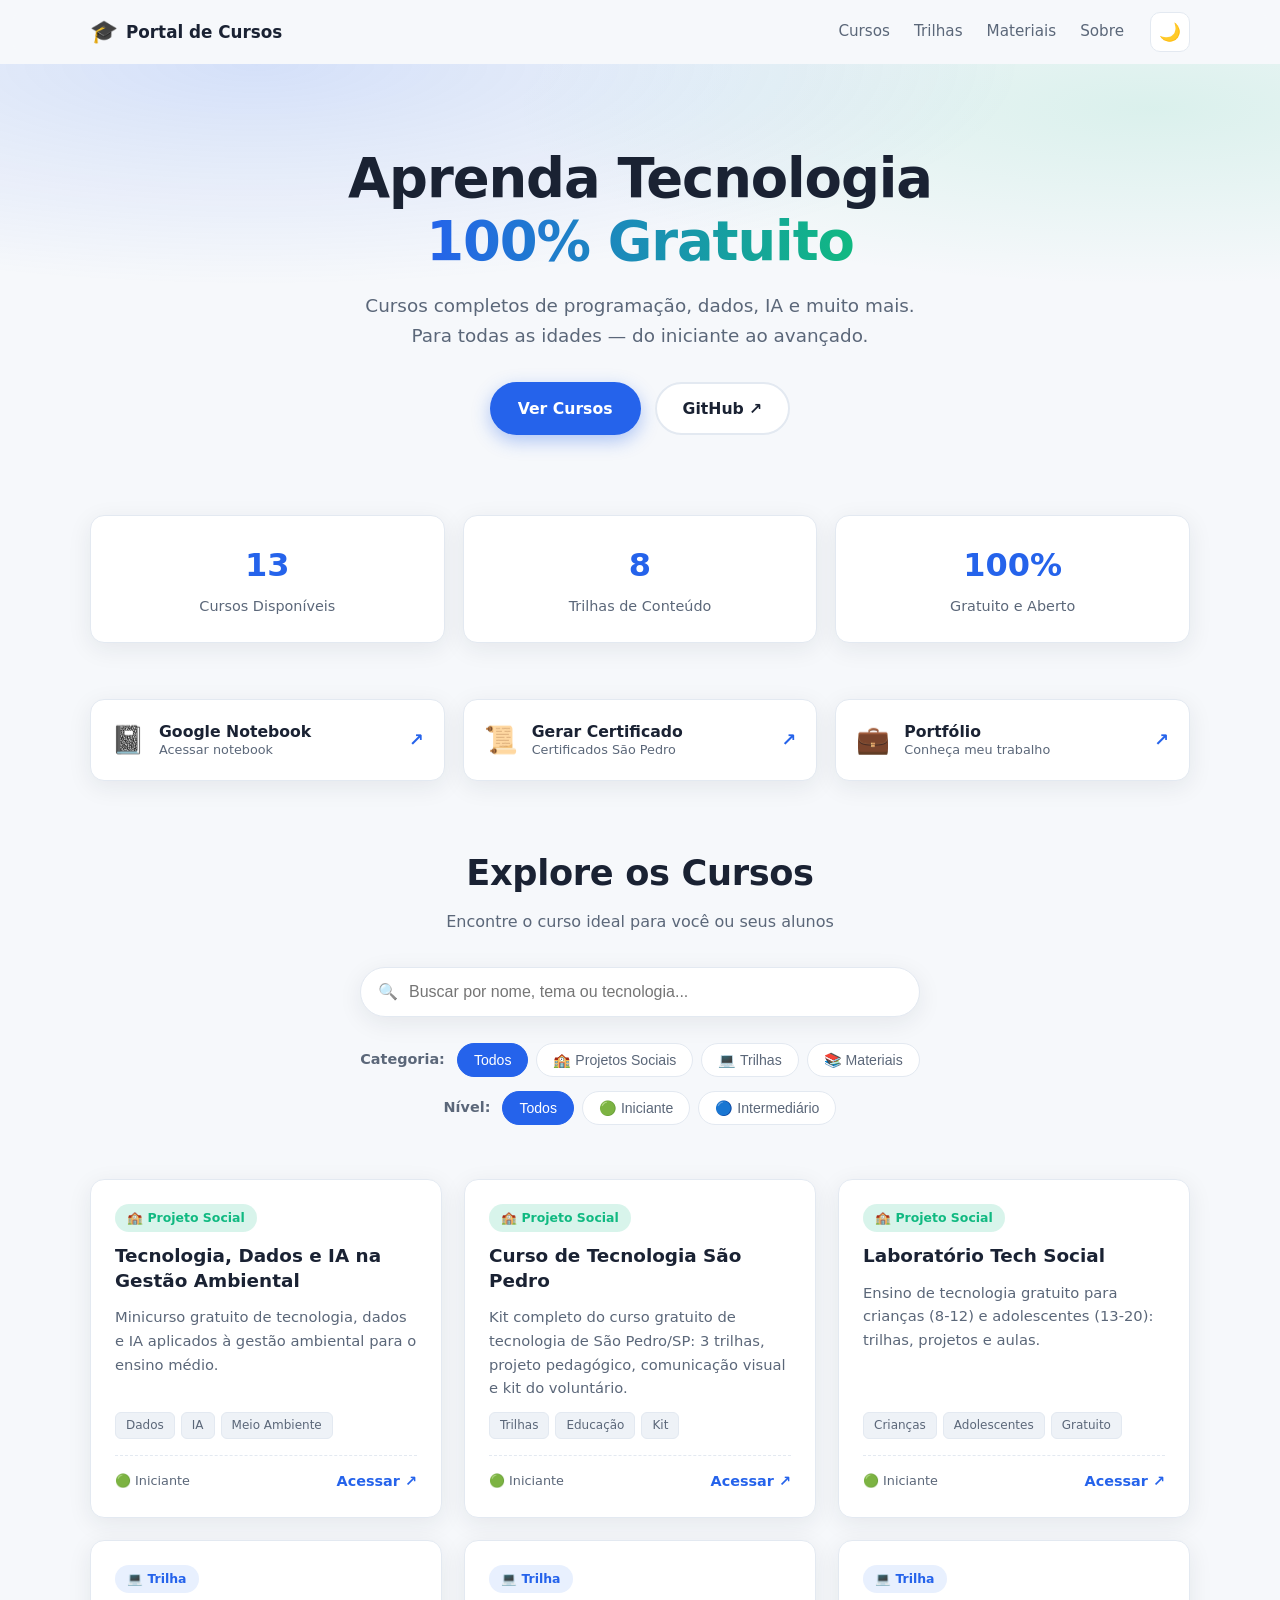
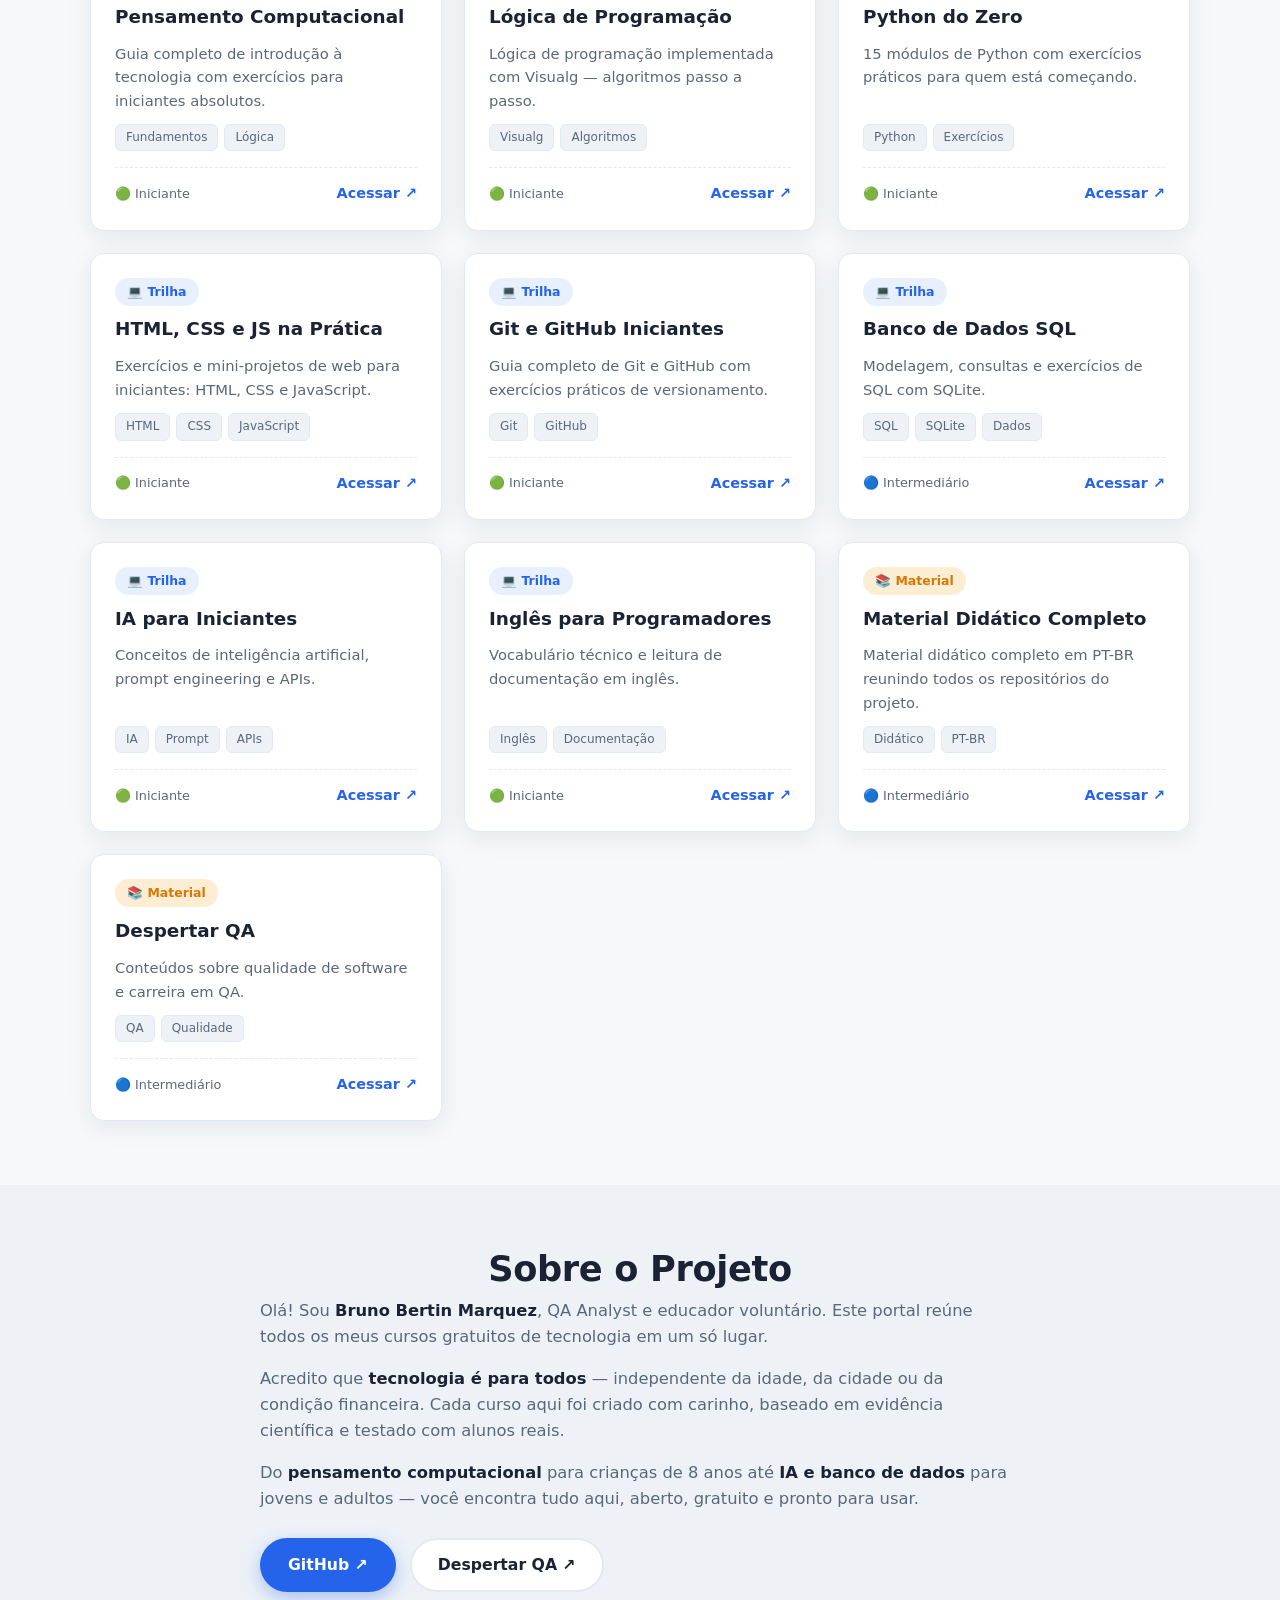
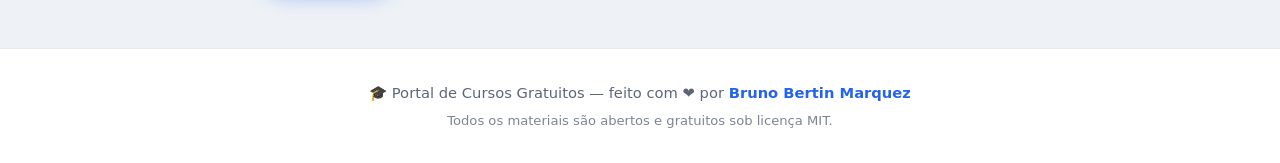
==== index.html @ 5dbdefad "Portal de cursos: pagina inicial, estilos, logica e acesso rapido" ====
<!DOCTYPE html>
<html lang="pt-BR">
<head>
  <meta charset="UTF-8">
  <meta name="viewport" content="width=device-width, initial-scale=1.0">
  <meta name="description" content="Portal unificado de cursos gratuitos de tecnologia — Projetos sociais, trilhas de programação e materiais didáticos para todas as idades.">
  <meta name="author" content="Bruno Bertin Marquez">
  <meta property="og:title" content="Portal de Cursos Gratuitos — Bruno Bertin">
  <meta property="og:description" content="Todos os cursos de tecnologia em um só lugar. 100% gratuito.">
  <meta property="og:type" content="website">
  <title>🎓 Portal de Cursos Gratuitos — Bruno Bertin</title>
  <link rel="icon" href="data:image/svg+xml,<svg xmlns='http://www.w3.org/2000/svg' viewBox='0 0 100 100'><text y='.9em' font-size='90'>🎓</text></svg>">
  <link rel="stylesheet" href="css/style.css">
</head>
<body>

  <!-- ===== HEADER ===== -->
  <header class="header" id="header">
    <div class="container header-inner">
      <a href="#" class="logo">
        <span class="logo-icon">🎓</span>
        <span class="logo-text">Portal de Cursos</span>
      </a>
      <nav class="nav">
        <a href="#cursos" class="nav-link">Cursos</a>
        <a href="#trilhas" class="nav-link">Trilhas</a>
        <a href="#materiais" class="nav-link">Materiais</a>
        <a href="#sobre" class="nav-link">Sobre</a>
      </nav>
      <button class="theme-toggle" id="themeToggle" aria-label="Alternar tema">
        <span class="theme-icon" id="themeIcon">🌙</span>
      </button>
      <button class="mobile-menu-btn" id="mobileMenuBtn" aria-label="Abrir menu">
        <span></span><span></span><span></span>
      </button>
    </div>
  </header>

  <!-- ===== HERO ===== -->
  <section class="hero" id="hero">
    <div class="container hero-inner">
      <h1 class="hero-title">Aprenda Tecnologia<br><span class="hero-highlight">100% Gratuito</span></h1>
      <p class="hero-subtitle">
        Cursos completos de programação, dados, IA e muito mais.<br>
        Para todas as idades — do iniciante ao avançado.
      </p>
      <div class="hero-actions">
        <a href="#cursos" class="btn btn-primary">Ver Cursos</a>
        <a href="https://github.com/Marquezbertin" target="_blank" rel="noopener" class="btn btn-outline">
          GitHub ↗
        </a>
      </div>
    </div>
  </section>

  <!-- ===== ESTATÍSTICAS ===== -->
  <section class="stats" id="stats">
    <div class="container stats-grid">
      <div class="stat-card">
        <span class="stat-number" id="statCursos">13</span>
        <span class="stat-label">Cursos Disponíveis</span>
      </div>
      <div class="stat-card">
        <span class="stat-number" id="statTrilhas">8</span>
        <span class="stat-label">Trilhas de Conteúdo</span>
      </div>
      <div class="stat-card">
        <span class="stat-number">100%</span>
        <span class="stat-label">Gratuito e Aberto</span>
      </div>
    </div>
  </section>

  <!-- ===== ACESSO RÁPIDO ===== -->
  <section class="quick-section">
    <div class="container">
      <div class="quick-grid">
        <a href="https://notebook.google.com/" target="_blank" rel="noopener" class="quick-btn">
          <span class="quick-icon">📓</span>
          <span class="quick-text">
            <strong>Google Notebook</strong>
            <small>Acessar notebook</small>
          </span>
          <span class="quick-arrow">↗</span>
        </a>
        <a href="https://marquezbertin.github.io/certificados-tecnologia-sao-pedro/" target="_blank" rel="noopener" class="quick-btn">
          <span class="quick-icon">📜</span>
          <span class="quick-text">
            <strong>Gerar Certificado</strong>
            <small>Certificados São Pedro</small>
          </span>
          <span class="quick-arrow">↗</span>
        </a>
        <a href="https://marquezbertin.github.io/portfolio/" target="_blank" rel="noopener" class="quick-btn">
          <span class="quick-icon">💼</span>
          <span class="quick-text">
            <strong>Portfólio</strong>
            <small>Conheça meu trabalho</small>
          </span>
          <span class="quick-arrow">↗</span>
        </a>
      </div>
    </div>
  </section>

  <!-- ===== BUSCA E FILTROS ===== -->
  <section class="filters-section" id="cursos">
    <div class="container">
      <h2 class="section-title">Explore os Cursos</h2>
      <p class="section-subtitle">Encontre o curso ideal para você ou seus alunos</p>

      <!-- Barra de busca -->
      <div class="search-bar">
        <span class="search-icon">🔍</span>
        <input
          type="text"
          id="searchInput"
          placeholder="Buscar por nome, tema ou tecnologia..."
          autocomplete="off"
        >
      </div>

      <!-- Filtros de categoria -->
      <div class="filter-group">
        <span class="filter-label">Categoria:</span>
        <div class="filter-buttons" id="filterCategoria">
          <button class="filter-btn active" data-filter="todos">Todos</button>
          <button class="filter-btn" data-filter="projeto-social">🏫 Projetos Sociais</button>
          <button class="filter-btn" data-filter="trilha">💻 Trilhas</button>
          <button class="filter-btn" data-filter="material">📚 Materiais</button>
        </div>
      </div>

      <!-- Filtros de nível -->
      <div class="filter-group">
        <span class="filter-label">Nível:</span>
        <div class="filter-buttons" id="filterNivel">
          <button class="filter-btn active" data-filter="todos">Todos</button>
          <button class="filter-btn" data-filter="Iniciante">🟢 Iniciante</button>
          <button class="filter-btn" data-filter="Intermediário">🔵 Intermediário</button>
        </div>
      </div>
    </div>
  </section>

  <!-- ===== GRID DE CURSOS ===== -->
  <section class="cursos-section">
    <div class="container">
      <div class="cursos-grid" id="cursosGrid">
        <!-- Cards renderizados via JS -->
      </div>
      <p class="no-results" id="noResults" style="display:none;">
        😕 Nenhum curso encontrado. Tente outra busca.
      </p>
    </div>
  </section>

  <!-- ===== TRILHAS (Âncora) ===== -->
  <div id="trilhas"></div>

  <!-- ===== MATERIAIS (Âncora) ===== -->
  <div id="materiais"></div>

  <!-- ===== SOBRE ===== -->
  <section class="sobre-section" id="sobre">
    <div class="container">
      <h2 class="section-title">Sobre o Projeto</h2>
      <div class="sobre-content">
        <div class="sobre-text">
          <p>
            Olá! Sou <strong>Bruno Bertin Marquez</strong>, QA Analyst e educador voluntário.
            Este portal reúne todos os meus cursos gratuitos de tecnologia em um só lugar.
          </p>
          <p>
            Acredito que <strong>tecnologia é para todos</strong> — independente da idade, da cidade ou
            da condição financeira. Cada curso aqui foi criado com carinho, baseado em evidência
            científica e testado com alunos reais.
          </p>
          <p>
            Do <strong>pensamento computacional</strong> para crianças de 8 anos até
            <strong>IA e banco de dados</strong> para jovens e adultos — você encontra tudo aqui,
            aberto, gratuito e pronto para usar.
          </p>
          <div class="sobre-links">
            <a href="https://github.com/Marquezbertin" target="_blank" rel="noopener" class="btn btn-primary">
              GitHub ↗
            </a>
            <a href="https://www.despertarqa.net/" target="_blank" rel="noopener" class="btn btn-outline">
              Despertar QA ↗
            </a>
          </div>
        </div>
      </div>
    </div>
  </section>

  <!-- ===== FOOTER ===== -->
  <footer class="footer">
    <div class="container footer-inner">
      <p class="footer-text">
        🎓 Portal de Cursos Gratuitos — feito com ❤️ por
        <a href="https://github.com/Marquezbertin" target="_blank" rel="noopener">Bruno Bertin Marquez</a>
      </p>
      <p class="footer-text footer-sub">
        Todos os materiais são abertos e gratuitos sob licença MIT.
      </p>
    </div>
  </footer>

  <script src="js/main.js"></script>
</body>
</html>
---- css/style.css ----
:root {
  --bg: #f6f8fb;
  --bg-soft: #eef2f7;
  --card: #ffffff;
  --text: #1a2233;
  --text-muted: #5b6779;
  --border: #e3e9f1;
  --primary: #2563eb;
  --primary-dark: #1d4ed8;
  --primary-soft: #e8f0fe;
  --accent: #10b981;
  --shadow: 0 6px 24px rgba(26, 34, 51, 0.08);
  --shadow-hover: 0 12px 32px rgba(26, 34, 51, 0.14);
  --radius: 14px;
  --max-w: 1100px;
  --header-h: 64px;
}

[data-theme="dark"] {
  --bg: #0d1420;
  --bg-soft: #131c2b;
  --card: #16202f;
  --text: #e8edf6;
  --text-muted: #93a1b5;
  --border: #243146;
  --primary: #3b82f6;
  --primary-dark: #60a5fa;
  --primary-soft: #1b2a44;
  --accent: #34d399;
  --shadow: 0 6px 24px rgba(0, 0, 0, 0.35);
  --shadow-hover: 0 12px 32px rgba(0, 0, 0, 0.5);
}

* {
  margin: 0;
  padding: 0;
  box-sizing: border-box;
}

html {
  scroll-behavior: smooth;
  scroll-padding-top: calc(var(--header-h) + 16px);
}

body {
  font-family: "Segoe UI", system-ui, -apple-system, Roboto, Arial, sans-serif;
  background: var(--bg);
  color: var(--text);
  line-height: 1.6;
  transition: background 0.3s ease, color 0.3s ease;
}

.container {
  width: min(var(--max-w), 92%);
  margin: 0 auto;
}

a {
  color: inherit;
  text-decoration: none;
}

img {
  max-width: 100%;
  display: block;
}

/* ===== HEADER ===== */
.header {
  position: sticky;
  top: 0;
  z-index: 100;
  height: var(--header-h);
  background: color-mix(in srgb, var(--bg) 85%, transparent);
  backdrop-filter: blur(10px);
  border-bottom: 1px solid transparent;
  transition: border-color 0.3s ease, box-shadow 0.3s ease;
}

.header.scrolled {
  border-bottom-color: var(--border);
  box-shadow: var(--shadow);
}

.header-inner {
  height: var(--header-h);
  display: flex;
  align-items: center;
  gap: 24px;
}

.logo {
  display: flex;
  align-items: center;
  gap: 8px;
  font-weight: 700;
  font-size: 1.05rem;
}

.logo-icon {
  font-size: 1.4rem;
}

.nav {
  display: flex;
  align-items: center;
  gap: 20px;
  margin-left: auto;
}

.nav-link {
  font-size: 0.95rem;
  font-weight: 500;
  color: var(--text-muted);
  padding: 6px 2px;
  border-bottom: 2px solid transparent;
  transition: color 0.2s ease, border-color 0.2s ease;
}

.nav-link:hover {
  color: var(--primary);
  border-bottom-color: var(--primary);
}

.theme-toggle,
.mobile-menu-btn {
  border: 1px solid var(--border);
  background: var(--card);
  color: var(--text);
  border-radius: 10px;
  cursor: pointer;
  transition: transform 0.2s ease, border-color 0.2s ease;
}

.theme-toggle:hover,
.mobile-menu-btn:hover {
  border-color: var(--primary);
  transform: translateY(-1px);
}

.theme-toggle {
  width: 40px;
  height: 40px;
  display: grid;
  place-items: center;
  font-size: 1.1rem;
}

.mobile-menu-btn {
  display: none;
  flex-direction: column;
  justify-content: center;
  gap: 4px;
  width: 40px;
  height: 40px;
  padding: 10px;
}

.mobile-menu-btn span {
  display: block;
  height: 2px;
  background: var(--text);
  border-radius: 2px;
  transition: transform 0.25s ease, opacity 0.25s ease;
}

.mobile-menu-btn.open span:nth-child(1) {
  transform: translateY(6px) rotate(45deg);
}

.mobile-menu-btn.open span:nth-child(2) {
  opacity: 0;
}

.mobile-menu-btn.open span:nth-child(3) {
  transform: translateY(-6px) rotate(-45deg);
}

/* ===== BOTÕES ===== */
.btn {
  display: inline-flex;
  align-items: center;
  justify-content: center;
  gap: 8px;
  padding: 12px 26px;
  border-radius: 999px;
  font-weight: 600;
  font-size: 0.98rem;
  border: 2px solid transparent;
  cursor: pointer;
  transition: transform 0.2s ease, box-shadow 0.2s ease, background 0.2s ease;
}

.btn:hover {
  transform: translateY(-2px);
}

.btn-primary {
  background: var(--primary);
  color: #fff;
  box-shadow: 0 6px 18px color-mix(in srgb, var(--primary) 35%, transparent);
}

.btn-primary:hover {
  background: var(--primary-dark);
}

.btn-outline {
  border-color: var(--border);
  background: var(--card);
  color: var(--text);
}

.btn-outline:hover {
  border-color: var(--primary);
  color: var(--primary);
}

/* ===== HERO ===== */
.hero {
  padding: 84px 0 72px;
  background:
    radial-gradient(ellipse 60% 50% at 20% 0%, color-mix(in srgb, var(--primary) 16%, transparent), transparent),
    radial-gradient(ellipse 50% 40% at 90% 10%, color-mix(in srgb, var(--accent) 12%, transparent), transparent);
}

.hero-inner {
  text-align: center;
  max-width: 760px;
  margin: 0 auto;
}

.hero-title {
  font-size: clamp(2.2rem, 5vw, 3.4rem);
  line-height: 1.15;
  font-weight: 800;
  letter-spacing: -0.02em;
}

.hero-highlight {
  background: linear-gradient(90deg, var(--primary), var(--accent));
  -webkit-background-clip: text;
  background-clip: text;
  color: transparent;
}

.hero-subtitle {
  margin-top: 18px;
  font-size: clamp(1rem, 2vw, 1.15rem);
  color: var(--text-muted);
}

.hero-actions {
  margin-top: 32px;
  display: flex;
  justify-content: center;
  gap: 14px;
  flex-wrap: wrap;
}

/* ===== ESTATÍSTICAS ===== */
.stats {
  padding: 8px 0 48px;
}

.stats-grid {
  display: grid;
  grid-template-columns: repeat(3, 1fr);
  gap: 18px;
}

.stat-card {
  background: var(--card);
  border: 1px solid var(--border);
  border-radius: var(--radius);
  padding: 24px 16px;
  text-align: center;
  box-shadow: var(--shadow);
  display: flex;
  flex-direction: column;
  gap: 4px;
}

.stat-number {
  font-size: 2rem;
  font-weight: 800;
  color: var(--primary);
}

.stat-label {
  font-size: 0.9rem;
  color: var(--text-muted);
}

/* ===== ACESSO RÁPIDO ===== */
.quick-section {
  padding: 8px 0 24px;
}

.quick-grid {
  display: grid;
  grid-template-columns: repeat(3, 1fr);
  gap: 18px;
}

.quick-btn {
  display: flex;
  align-items: center;
  gap: 14px;
  padding: 18px 20px;
  background: var(--card);
  border: 1px solid var(--border);
  border-radius: var(--radius);
  box-shadow: var(--shadow);
  transition: transform 0.25s ease, box-shadow 0.25s ease, border-color 0.25s ease;
}

.quick-btn:hover {
  transform: translateY(-4px);
  box-shadow: var(--shadow-hover);
  border-color: color-mix(in srgb, var(--primary) 45%, var(--border));
}

.quick-icon {
  font-size: 1.7rem;
}

.quick-text {
  display: flex;
  flex-direction: column;
  line-height: 1.3;
  flex-grow: 1;
}

.quick-text strong {
  font-size: 0.98rem;
}

.quick-text small {
  font-size: 0.8rem;
  color: var(--text-muted);
}

.quick-arrow {
  font-size: 1.1rem;
  color: var(--primary);
  font-weight: 700;
}

/* ===== SEÇÕES ===== */
.section-title {
  font-size: clamp(1.6rem, 3.5vw, 2.2rem);
  font-weight: 800;
  text-align: center;
  letter-spacing: -0.01em;
}

.section-subtitle {
  text-align: center;
  color: var(--text-muted);
  margin-top: 8px;
  margin-bottom: 32px;
}

.filters-section {
  padding: 40px 0 8px;
}

/* ===== BUSCA E FILTROS ===== */
.search-bar {
  position: relative;
  max-width: 560px;
  margin: 0 auto 26px;
}

.search-icon {
  position: absolute;
  left: 18px;
  top: 50%;
  transform: translateY(-50%);
  font-size: 1rem;
  opacity: 0.7;
}

.search-bar input {
  width: 100%;
  padding: 15px 18px 15px 48px;
  border-radius: 999px;
  border: 1px solid var(--border);
  background: var(--card);
  color: var(--text);
  font-size: 1rem;
  outline: none;
  box-shadow: var(--shadow);
  transition: border-color 0.2s ease, box-shadow 0.2s ease;
}

.search-bar input:focus {
  border-color: var(--primary);
  box-shadow: 0 0 0 4px color-mix(in srgb, var(--primary) 18%, transparent);
}

.filter-group {
  display: flex;
  align-items: center;
  justify-content: center;
  gap: 12px;
  flex-wrap: wrap;
  margin-bottom: 14px;
}

.filter-label {
  font-size: 0.9rem;
  font-weight: 600;
  color: var(--text-muted);
}

.filter-buttons {
  display: flex;
  gap: 8px;
  flex-wrap: wrap;
  justify-content: center;
}

.filter-btn {
  padding: 8px 16px;
  border-radius: 999px;
  border: 1px solid var(--border);
  background: var(--card);
  color: var(--text-muted);
  font-size: 0.88rem;
  font-weight: 500;
  cursor: pointer;
  transition: all 0.2s ease;
}

.filter-btn:hover {
  border-color: var(--primary);
  color: var(--primary);
}

.filter-btn.active {
  background: var(--primary);
  border-color: var(--primary);
  color: #fff;
}

/* ===== GRID DE CURSOS ===== */
.cursos-section {
  padding: 32px 0 64px;
}

.cursos-grid {
  display: grid;
  grid-template-columns: repeat(auto-fill, minmax(300px, 1fr));
  gap: 22px;
}

.curso-card {
  background: var(--card);
  border: 1px solid var(--border);
  border-radius: var(--radius);
  padding: 24px;
  display: flex;
  flex-direction: column;
  gap: 12px;
  box-shadow: var(--shadow);
  transition: transform 0.25s ease, box-shadow 0.25s ease, border-color 0.25s ease;
  animation: fadeIn 0.35s ease both;
}

.curso-card:hover {
  transform: translateY(-6px);
  box-shadow: var(--shadow-hover);
  border-color: color-mix(in srgb, var(--primary) 45%, var(--border));
}

@keyframes fadeIn {
  from {
    opacity: 0;
    transform: translateY(12px);
  }
  to {
    opacity: 1;
    transform: translateY(0);
  }
}

.curso-badge {
  align-self: flex-start;
  font-size: 0.78rem;
  font-weight: 700;
  padding: 4px 12px;
  border-radius: 999px;
  background: var(--primary-soft);
  color: var(--primary);
}

.curso-card[data-categoria="projeto-social"] .curso-badge {
  background: color-mix(in srgb, var(--accent) 16%, transparent);
  color: var(--accent);
}

.curso-card[data-categoria="material"] .curso-badge {
  background: color-mix(in srgb, #f59e0b 18%, transparent);
  color: #d97706;
}

[data-theme="dark"] .curso-card[data-categoria="material"] .curso-badge {
  color: #fbbf24;
}

.curso-title {
  font-size: 1.15rem;
  font-weight: 700;
  line-height: 1.35;
}

.curso-desc {
  font-size: 0.92rem;
  color: var(--text-muted);
  flex-grow: 1;
}

.curso-tags {
  display: flex;
  flex-wrap: wrap;
  gap: 6px;
}

.curso-tag {
  font-size: 0.75rem;
  padding: 3px 10px;
  border-radius: 6px;
  background: var(--bg-soft);
  color: var(--text-muted);
  border: 1px solid var(--border);
}

.curso-footer {
  display: flex;
  align-items: center;
  justify-content: space-between;
  gap: 10px;
  margin-top: 4px;
  padding-top: 14px;
  border-top: 1px dashed var(--border);
}

.curso-nivel {
  font-size: 0.8rem;
  color: var(--text-muted);
  font-weight: 500;
}

.curso-link {
  font-size: 0.9rem;
  font-weight: 600;
  color: var(--primary);
  transition: color 0.2s ease;
}

.curso-link:hover {
  color: var(--primary-dark);
}

.no-results {
  text-align: center;
  padding: 40px 0;
  color: var(--text-muted);
  font-size: 1.05rem;
}

/* ===== SOBRE ===== */
.sobre-section {
  padding: 56px 0;
  background: var(--bg-soft);
}

.sobre-content {
  max-width: 760px;
  margin: 0 auto;
}

.sobre-text p {
  margin-bottom: 16px;
  color: var(--text-muted);
  font-size: 1.02rem;
}

.sobre-text strong {
  color: var(--text);
}

.sobre-links {
  display: flex;
  gap: 14px;
  flex-wrap: wrap;
  margin-top: 26px;
}

/* ===== FOOTER ===== */
.footer {
  padding: 32px 0;
  border-top: 1px solid var(--border);
  background: var(--card);
}

.footer-inner {
  text-align: center;
  display: flex;
  flex-direction: column;
  gap: 6px;
}

.footer-text {
  font-size: 0.92rem;
  color: var(--text-muted);
}

.footer-text a {
  color: var(--primary);
  font-weight: 600;
}

.footer-sub {
  font-size: 0.82rem;
  opacity: 0.8;
}

/* ===== RESPONSIVO ===== */
@media (max-width: 768px) {
  .mobile-menu-btn {
    display: flex;
    margin-left: auto;
  }

  .theme-toggle {
    order: 2;
  }

  .mobile-menu-btn {
    order: 3;
  }

  .nav {
    position: absolute;
    top: var(--header-h);
    left: 0;
    right: 0;
    flex-direction: column;
    align-items: stretch;
    gap: 0;
    margin: 0;
    background: var(--card);
    border-bottom: 1px solid var(--border);
    box-shadow: var(--shadow);
    display: none;
  }

  .nav.open {
    display: flex;
  }

  .nav-link {
    padding: 14px 24px;
    border-bottom: 1px solid var(--border);
    border-left: 3px solid transparent;
  }

  .nav-link:hover {
    border-bottom-color: var(--border);
    border-left-color: var(--primary);
    background: var(--primary-soft);
  }

  .hero {
    padding: 56px 0 48px;
  }

  .stats-grid {
    grid-template-columns: 1fr;
  }

  .quick-grid {
    grid-template-columns: 1fr;
  }

  .cursos-grid {
    grid-template-columns: 1fr;
  }

  .filter-group {
    flex-direction: column;
    gap: 8px;
  }
}
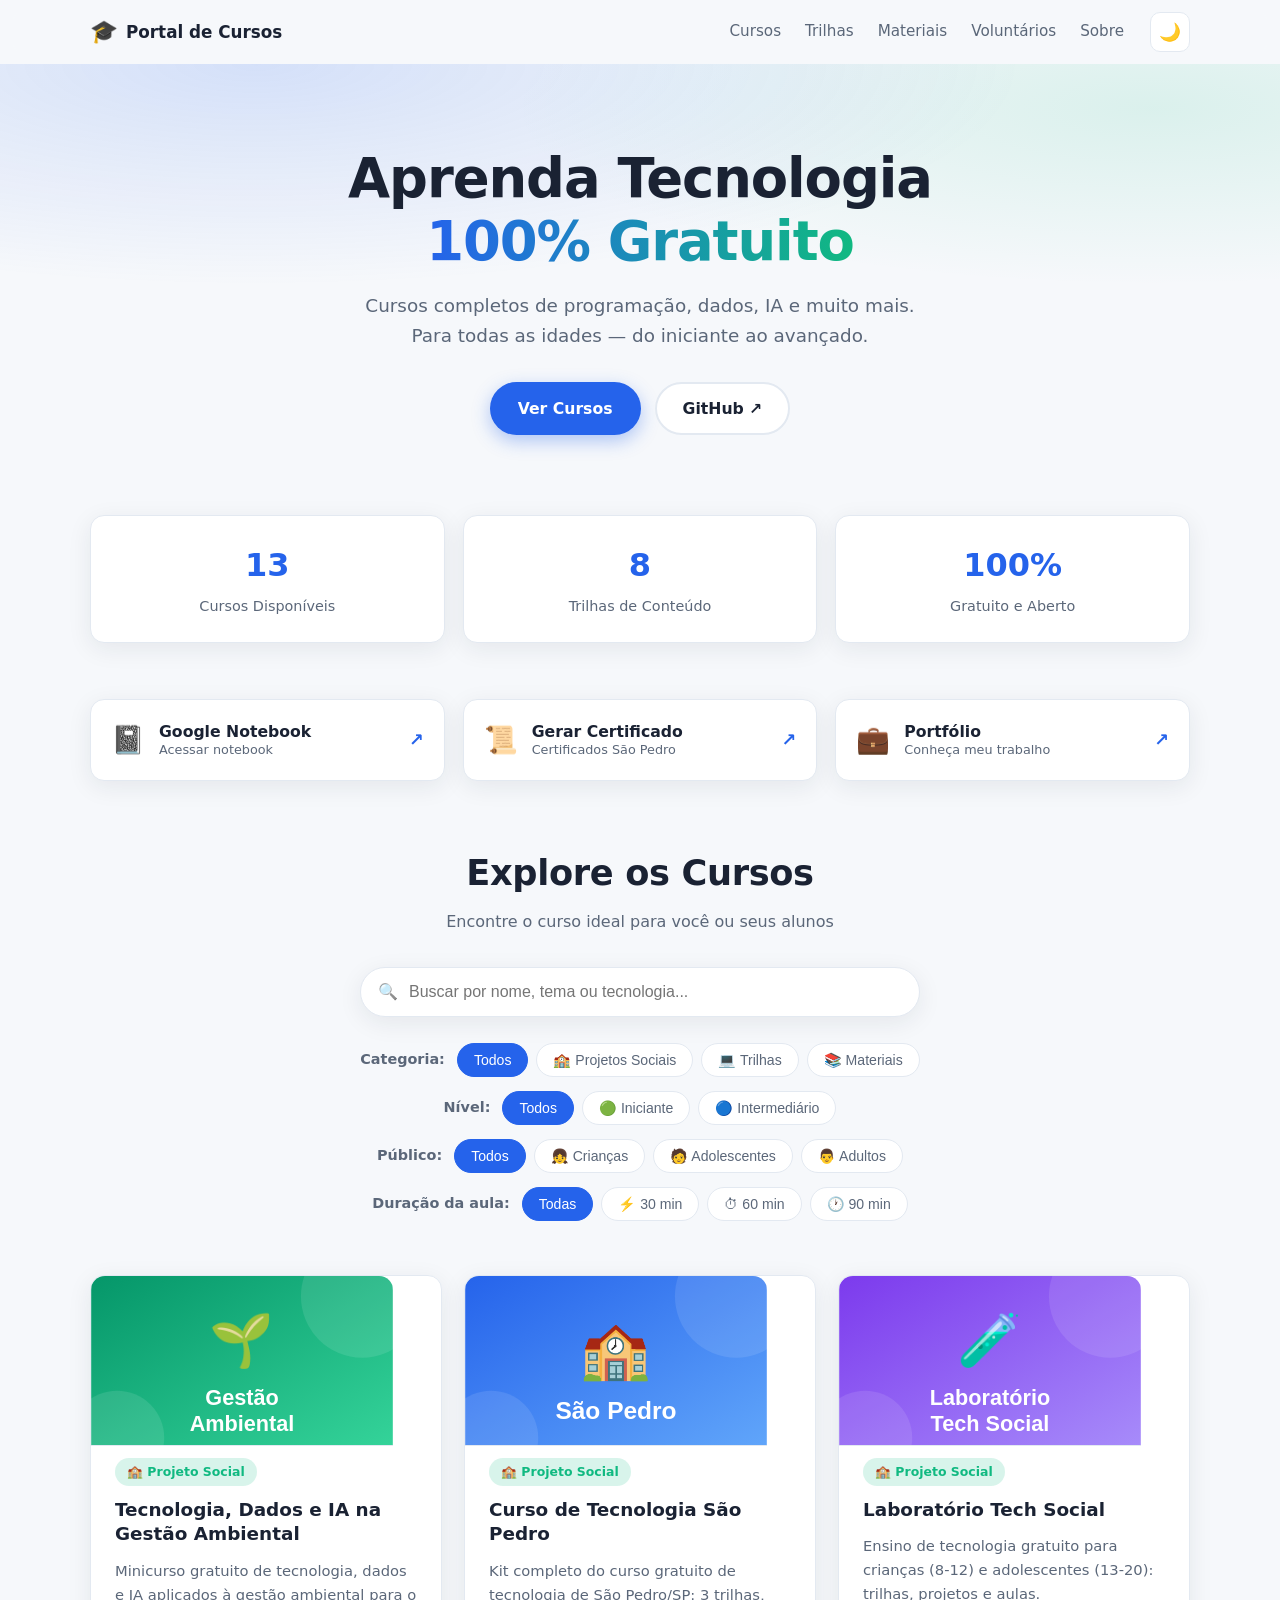
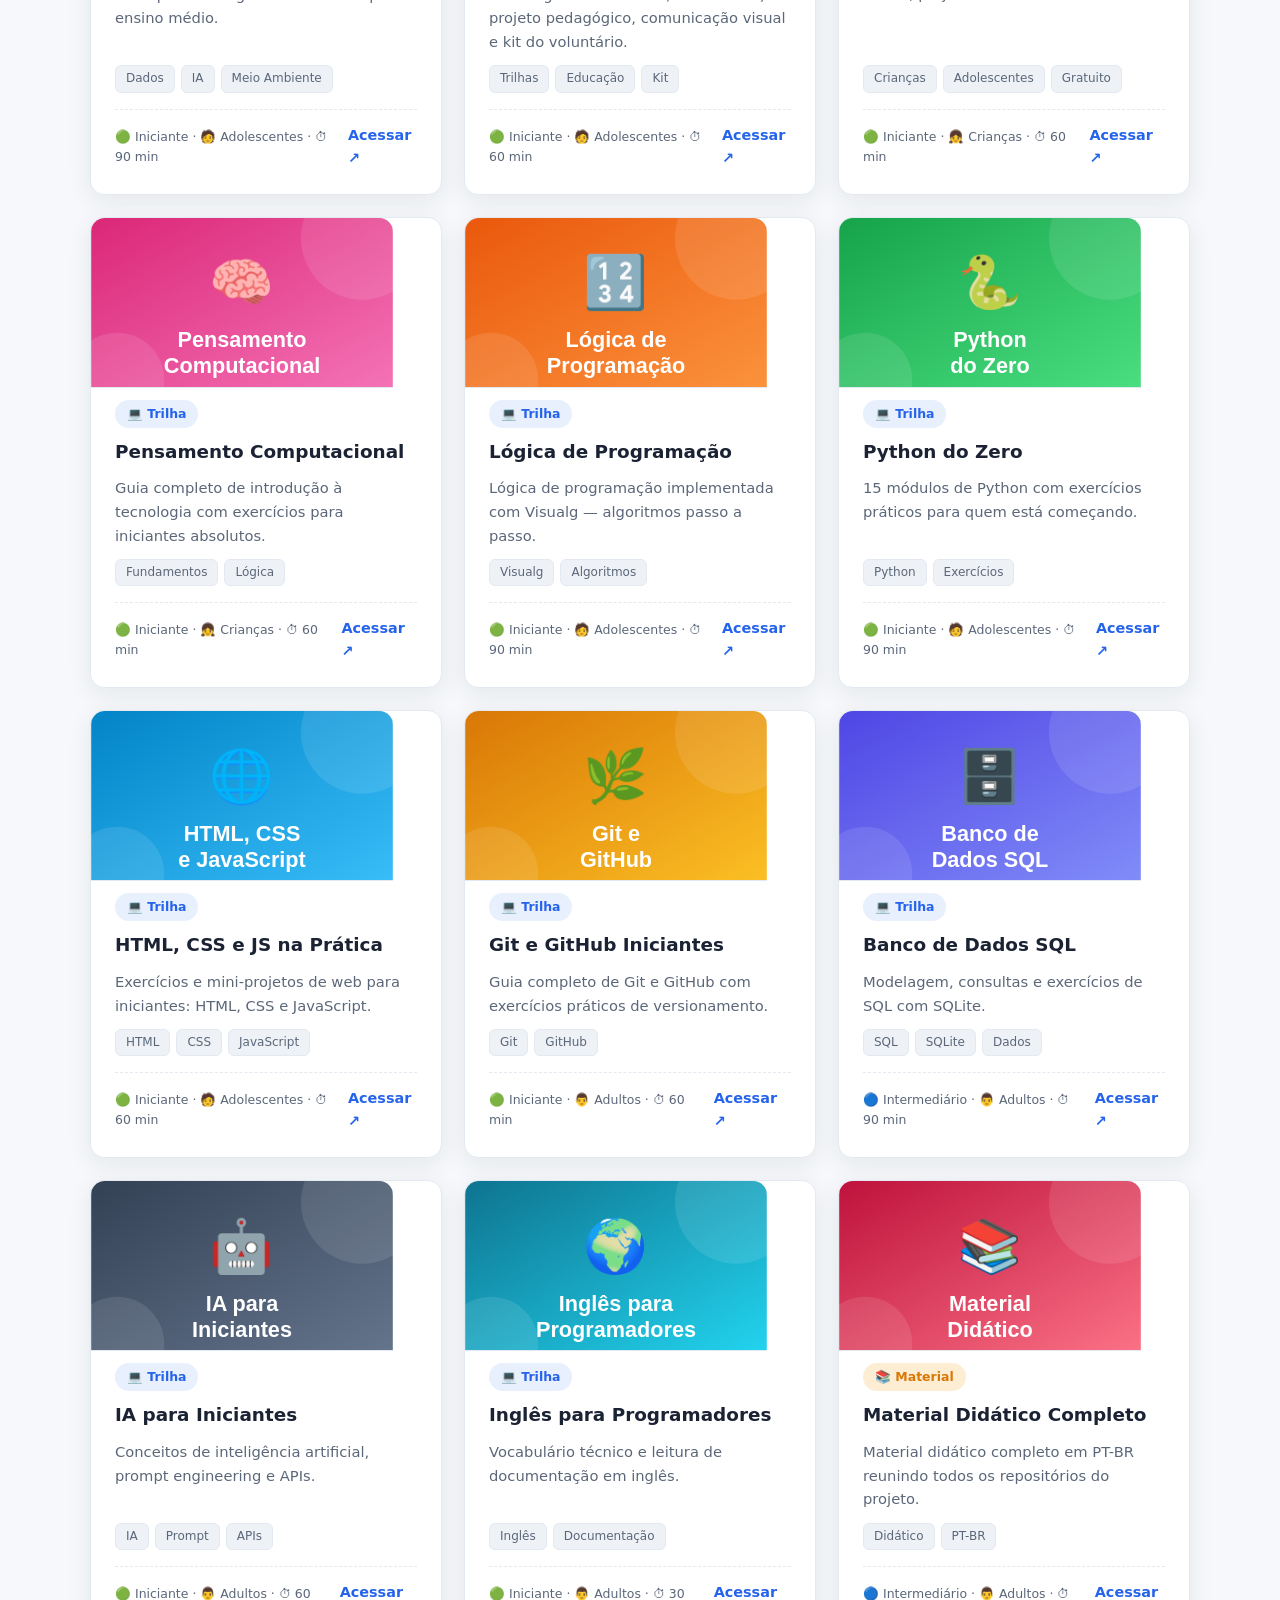
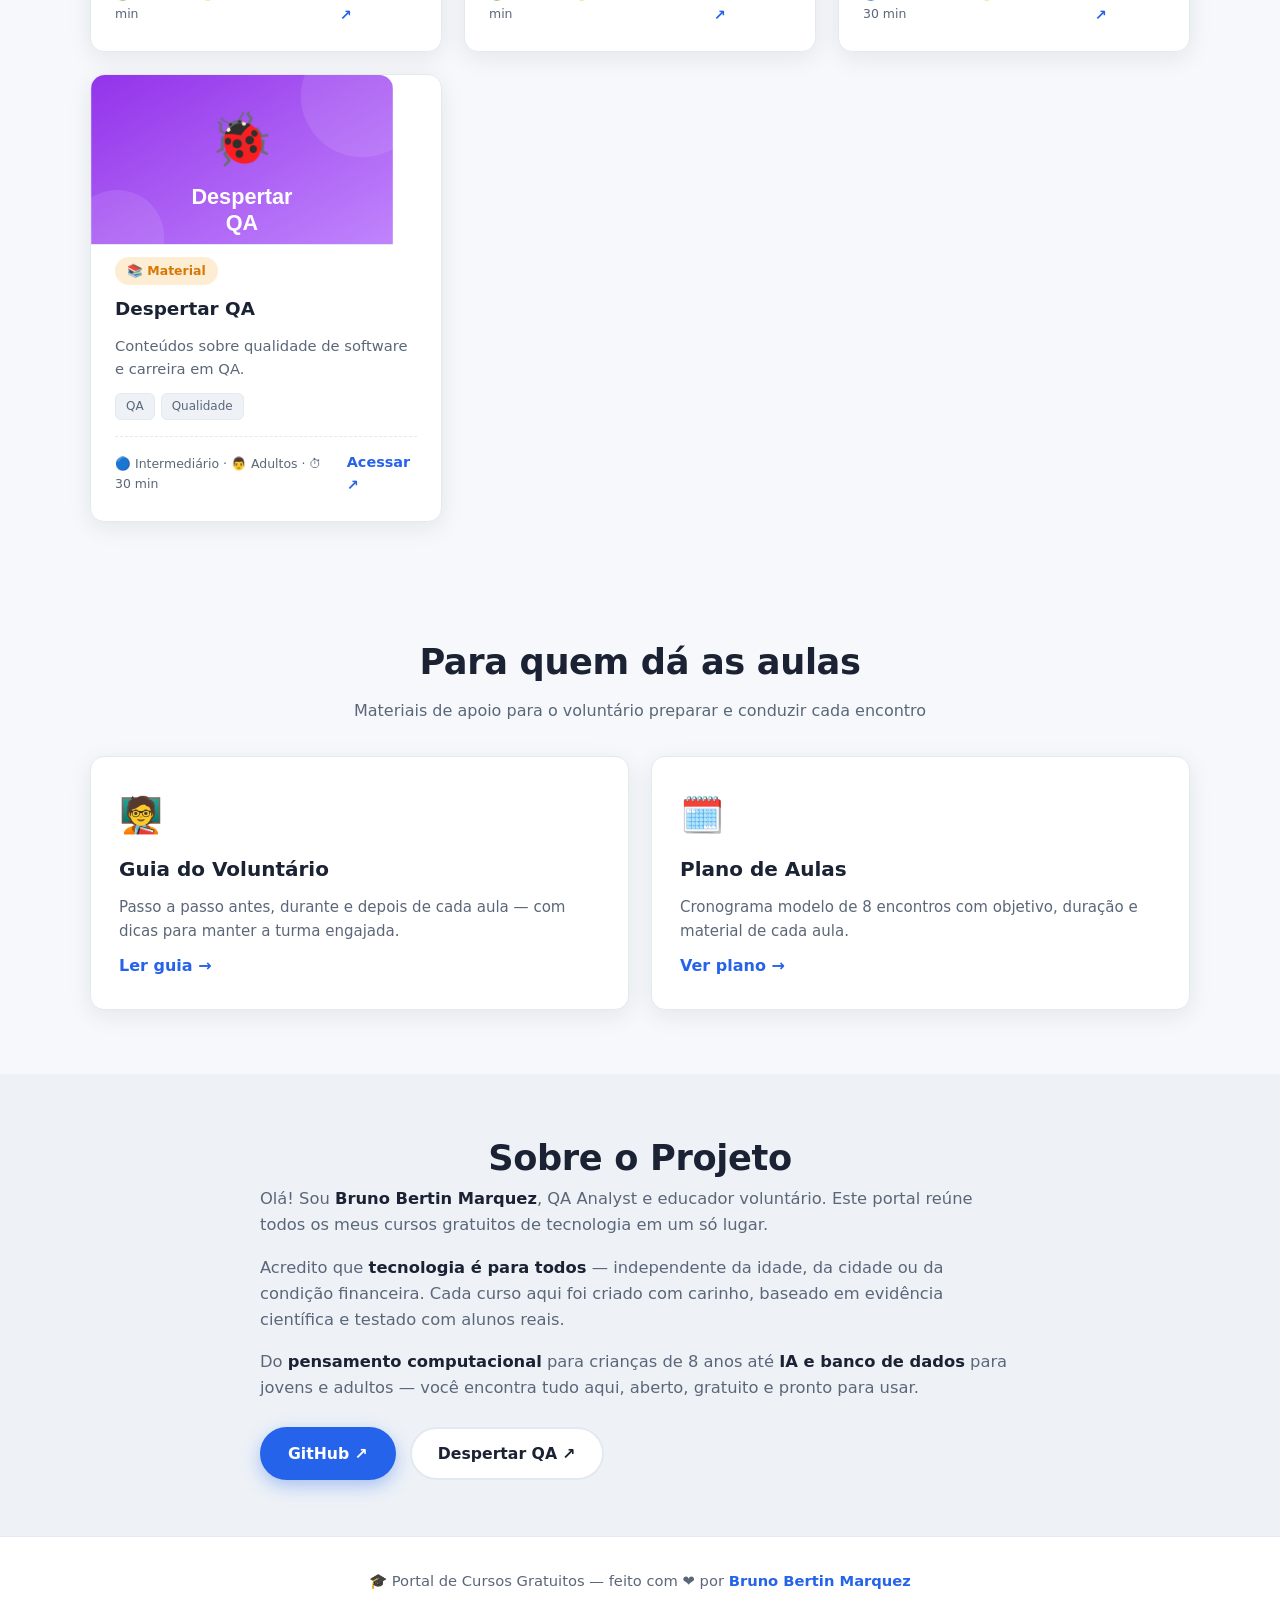
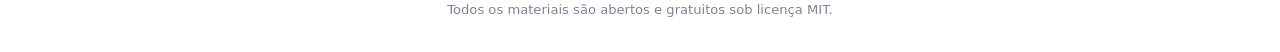
==== commit 2be843f8: "Capas nos cards, filtros de publico e duracao, guia do voluntario, plano de aulas e imagem OG" ====
--- a/index.html
+++ b/index.html
@@ -8,6 +8,13 @@
   <meta property="og:title" content="Portal de Cursos Gratuitos — Bruno Bertin">
   <meta property="og:description" content="Todos os cursos de tecnologia em um só lugar. 100% gratuito.">
   <meta property="og:type" content="website">
+  <meta property="og:image" content="https://marquezbertin.github.io/portal-cursos/assets/img/og-portal.png">
+  <meta property="og:image:width" content="1200">
+  <meta property="og:image:height" content="630">
+  <meta name="twitter:card" content="summary_large_image">
+  <meta name="twitter:title" content="Portal de Cursos Gratuitos — Bruno Bertin">
+  <meta name="twitter:description" content="Todos os cursos de tecnologia em um só lugar. 100% gratuito.">
+  <meta name="twitter:image" content="https://marquezbertin.github.io/portal-cursos/assets/img/og-portal.png">
   <title>🎓 Portal de Cursos Gratuitos — Bruno Bertin</title>
   <link rel="icon" href="data:image/svg+xml,<svg xmlns='http://www.w3.org/2000/svg' viewBox='0 0 100 100'><text y='.9em' font-size='90'>🎓</text></svg>">
   <link rel="stylesheet" href="css/style.css">
@@ -25,6 +32,7 @@
         <a href="#cursos" class="nav-link">Cursos</a>
         <a href="#trilhas" class="nav-link">Trilhas</a>
         <a href="#materiais" class="nav-link">Materiais</a>
+        <a href="pages/guia-voluntario.html" class="nav-link">Voluntários</a>
         <a href="#sobre" class="nav-link">Sobre</a>
       </nav>
       <button class="theme-toggle" id="themeToggle" aria-label="Alternar tema">
@@ -140,6 +148,28 @@
           <button class="filter-btn" data-filter="Intermediário">🔵 Intermediário</button>
         </div>
       </div>
+
+      <!-- Filtros de público -->
+      <div class="filter-group">
+        <span class="filter-label">Público:</span>
+        <div class="filter-buttons" id="filterPublico">
+          <button class="filter-btn active" data-filter="todos">Todos</button>
+          <button class="filter-btn" data-filter="Crianças">👧 Crianças</button>
+          <button class="filter-btn" data-filter="Adolescentes">🧑 Adolescentes</button>
+          <button class="filter-btn" data-filter="Adultos">👨 Adultos</button>
+        </div>
+      </div>
+
+      <!-- Filtros de duração -->
+      <div class="filter-group">
+        <span class="filter-label">Duração da aula:</span>
+        <div class="filter-buttons" id="filterDuracao">
+          <button class="filter-btn active" data-filter="todos">Todas</button>
+          <button class="filter-btn" data-filter="30">⚡ 30 min</button>
+          <button class="filter-btn" data-filter="60">⏱ 60 min</button>
+          <button class="filter-btn" data-filter="90">🕐 90 min</button>
+        </div>
+      </div>
     </div>
   </section>
 
@@ -160,6 +190,28 @@
 
   <!-- ===== MATERIAIS (Âncora) ===== -->
   <div id="materiais"></div>
+
+  <!-- ===== RECURSOS PARA AULAS ===== -->
+  <section class="recursos-section">
+    <div class="container">
+      <h2 class="section-title">Para quem dá as aulas</h2>
+      <p class="section-subtitle">Materiais de apoio para o voluntário preparar e conduzir cada encontro</p>
+      <div class="recursos-grid">
+        <a href="pages/guia-voluntario.html" class="recurso-card">
+          <span class="recurso-icon">🧑‍🏫</span>
+          <h3 class="recurso-title">Guia do Voluntário</h3>
+          <p class="recurso-desc">Passo a passo antes, durante e depois de cada aula — com dicas para manter a turma engajada.</p>
+          <span class="recurso-link">Ler guia →</span>
+        </a>
+        <a href="pages/plano-de-aulas.html" class="recurso-card">
+          <span class="recurso-icon">🗓️</span>
+          <h3 class="recurso-title">Plano de Aulas</h3>
+          <p class="recurso-desc">Cronograma modelo de 8 encontros com objetivo, duração e material de cada aula.</p>
+          <span class="recurso-link">Ver plano →</span>
+        </a>
+      </div>
+    </div>
+  </section>
 
   <!-- ===== SOBRE ===== -->
   <section class="sobre-section" id="sobre">
--- a/css/style.css
+++ b/css/style.css
@@ -486,6 +486,15 @@
   }
 }
 
+.curso-cover {
+  width: calc(100% + 48px);
+  margin: -24px -24px 0;
+  aspect-ratio: 16 / 9;
+  object-fit: cover;
+  border-radius: var(--radius) var(--radius) 0 0;
+  border-bottom: 1px solid var(--border);
+}
+
 .curso-badge {
   align-self: flex-start;
   font-size: 0.78rem;
@@ -547,8 +556,9 @@
   border-top: 1px dashed var(--border);
 }
 
-.curso-nivel {
-  font-size: 0.8rem;
+.curso-nivel,
+.curso-meta {
+  font-size: 0.78rem;
   color: var(--text-muted);
   font-weight: 500;
 }
@@ -569,6 +579,237 @@
   padding: 40px 0;
   color: var(--text-muted);
   font-size: 1.05rem;
+}
+
+/* ===== RECURSOS PARA AULAS ===== */
+.recursos-section {
+  padding: 48px 0 64px;
+}
+
+.recursos-grid {
+  display: grid;
+  grid-template-columns: repeat(2, 1fr);
+  gap: 22px;
+}
+
+.recurso-card {
+  background: var(--card);
+  border: 1px solid var(--border);
+  border-radius: var(--radius);
+  padding: 30px 28px;
+  box-shadow: var(--shadow);
+  display: flex;
+  flex-direction: column;
+  gap: 10px;
+  transition: transform 0.25s ease, box-shadow 0.25s ease, border-color 0.25s ease;
+}
+
+.recurso-card:hover {
+  transform: translateY(-6px);
+  box-shadow: var(--shadow-hover);
+  border-color: color-mix(in srgb, var(--primary) 45%, var(--border));
+}
+
+.recurso-icon {
+  font-size: 2.2rem;
+}
+
+.recurso-title {
+  font-size: 1.25rem;
+  font-weight: 700;
+}
+
+.recurso-desc {
+  font-size: 0.94rem;
+  color: var(--text-muted);
+  flex-grow: 1;
+}
+
+.recurso-link {
+  font-weight: 600;
+  color: var(--primary);
+}
+
+/* ===== PÁGINAS INTERNAS ===== */
+.page-hero {
+  padding: 56px 0 40px;
+  background:
+    radial-gradient(ellipse 60% 60% at 15% 0%, color-mix(in srgb, var(--primary) 14%, transparent), transparent);
+  text-align: center;
+}
+
+.page-hero .kicker {
+  font-size: 0.85rem;
+  font-weight: 700;
+  letter-spacing: 0.08em;
+  text-transform: uppercase;
+  color: var(--primary);
+}
+
+.page-hero h1 {
+  font-size: clamp(1.9rem, 4vw, 2.8rem);
+  font-weight: 800;
+  margin-top: 8px;
+  letter-spacing: -0.02em;
+}
+
+.page-hero p {
+  max-width: 640px;
+  margin: 14px auto 0;
+  color: var(--text-muted);
+  font-size: 1.05rem;
+}
+
+.page-content {
+  padding: 16px 0 64px;
+}
+
+.back-link {
+  display: inline-block;
+  margin-bottom: 24px;
+  font-weight: 600;
+  color: var(--primary);
+}
+
+.content-block {
+  margin-bottom: 36px;
+}
+
+.content-block h2 {
+  font-size: 1.4rem;
+  font-weight: 800;
+  margin-bottom: 16px;
+}
+
+.content-block p {
+  color: var(--text-muted);
+  margin-bottom: 12px;
+}
+
+.step-list {
+  display: flex;
+  flex-direction: column;
+  gap: 14px;
+  list-style: none;
+}
+
+.step-card {
+  display: flex;
+  gap: 16px;
+  align-items: flex-start;
+  background: var(--card);
+  border: 1px solid var(--border);
+  border-radius: var(--radius);
+  padding: 18px 20px;
+  box-shadow: var(--shadow);
+}
+
+.step-number {
+  flex-shrink: 0;
+  width: 34px;
+  height: 34px;
+  border-radius: 50%;
+  background: var(--primary);
+  color: #fff;
+  font-weight: 700;
+  font-size: 0.95rem;
+  display: grid;
+  place-items: center;
+}
+
+.step-card h3 {
+  font-size: 1.02rem;
+  font-weight: 700;
+  margin-bottom: 4px;
+}
+
+.step-card p {
+  font-size: 0.92rem;
+  color: var(--text-muted);
+}
+
+.check-grid {
+  display: grid;
+  grid-template-columns: repeat(auto-fill, minmax(240px, 1fr));
+  gap: 12px;
+  list-style: none;
+}
+
+.check-grid li {
+  background: var(--card);
+  border: 1px solid var(--border);
+  border-radius: 10px;
+  padding: 12px 16px;
+  font-size: 0.93rem;
+  color: var(--text-muted);
+  display: flex;
+  gap: 10px;
+  align-items: center;
+}
+
+.plan-table-wrap {
+  overflow-x: auto;
+  border: 1px solid var(--border);
+  border-radius: var(--radius);
+  background: var(--card);
+  box-shadow: var(--shadow);
+}
+
+.plan-table {
+  width: 100%;
+  border-collapse: collapse;
+  min-width: 640px;
+}
+
+.plan-table th,
+.plan-table td {
+  padding: 14px 18px;
+  text-align: left;
+  font-size: 0.93rem;
+  border-bottom: 1px solid var(--border);
+}
+
+.plan-table th {
+  background: var(--primary-soft);
+  color: var(--primary);
+  font-weight: 700;
+  font-size: 0.85rem;
+  text-transform: uppercase;
+  letter-spacing: 0.04em;
+}
+
+.plan-table tr:last-child td {
+  border-bottom: none;
+}
+
+.plan-table td:first-child {
+  font-weight: 700;
+  color: var(--primary);
+}
+
+.plan-table td {
+  color: var(--text-muted);
+}
+
+.note-box {
+  margin-top: 24px;
+  padding: 18px 22px;
+  background: color-mix(in srgb, var(--accent) 10%, var(--card));
+  border: 1px solid color-mix(in srgb, var(--accent) 35%, var(--border));
+  border-radius: var(--radius);
+  font-size: 0.94rem;
+  color: var(--text-muted);
+}
+
+.note-box strong {
+  color: var(--text);
+}
+
+.quick-links-inline {
+  display: flex;
+  flex-wrap: wrap;
+  gap: 12px;
+  margin-top: 8px;
 }
 
 /* ===== SOBRE ===== */
@@ -686,6 +927,10 @@
     grid-template-columns: 1fr;
   }
 
+  .recursos-grid {
+    grid-template-columns: 1fr;
+  }
+
   .cursos-grid {
     grid-template-columns: 1fr;
   }
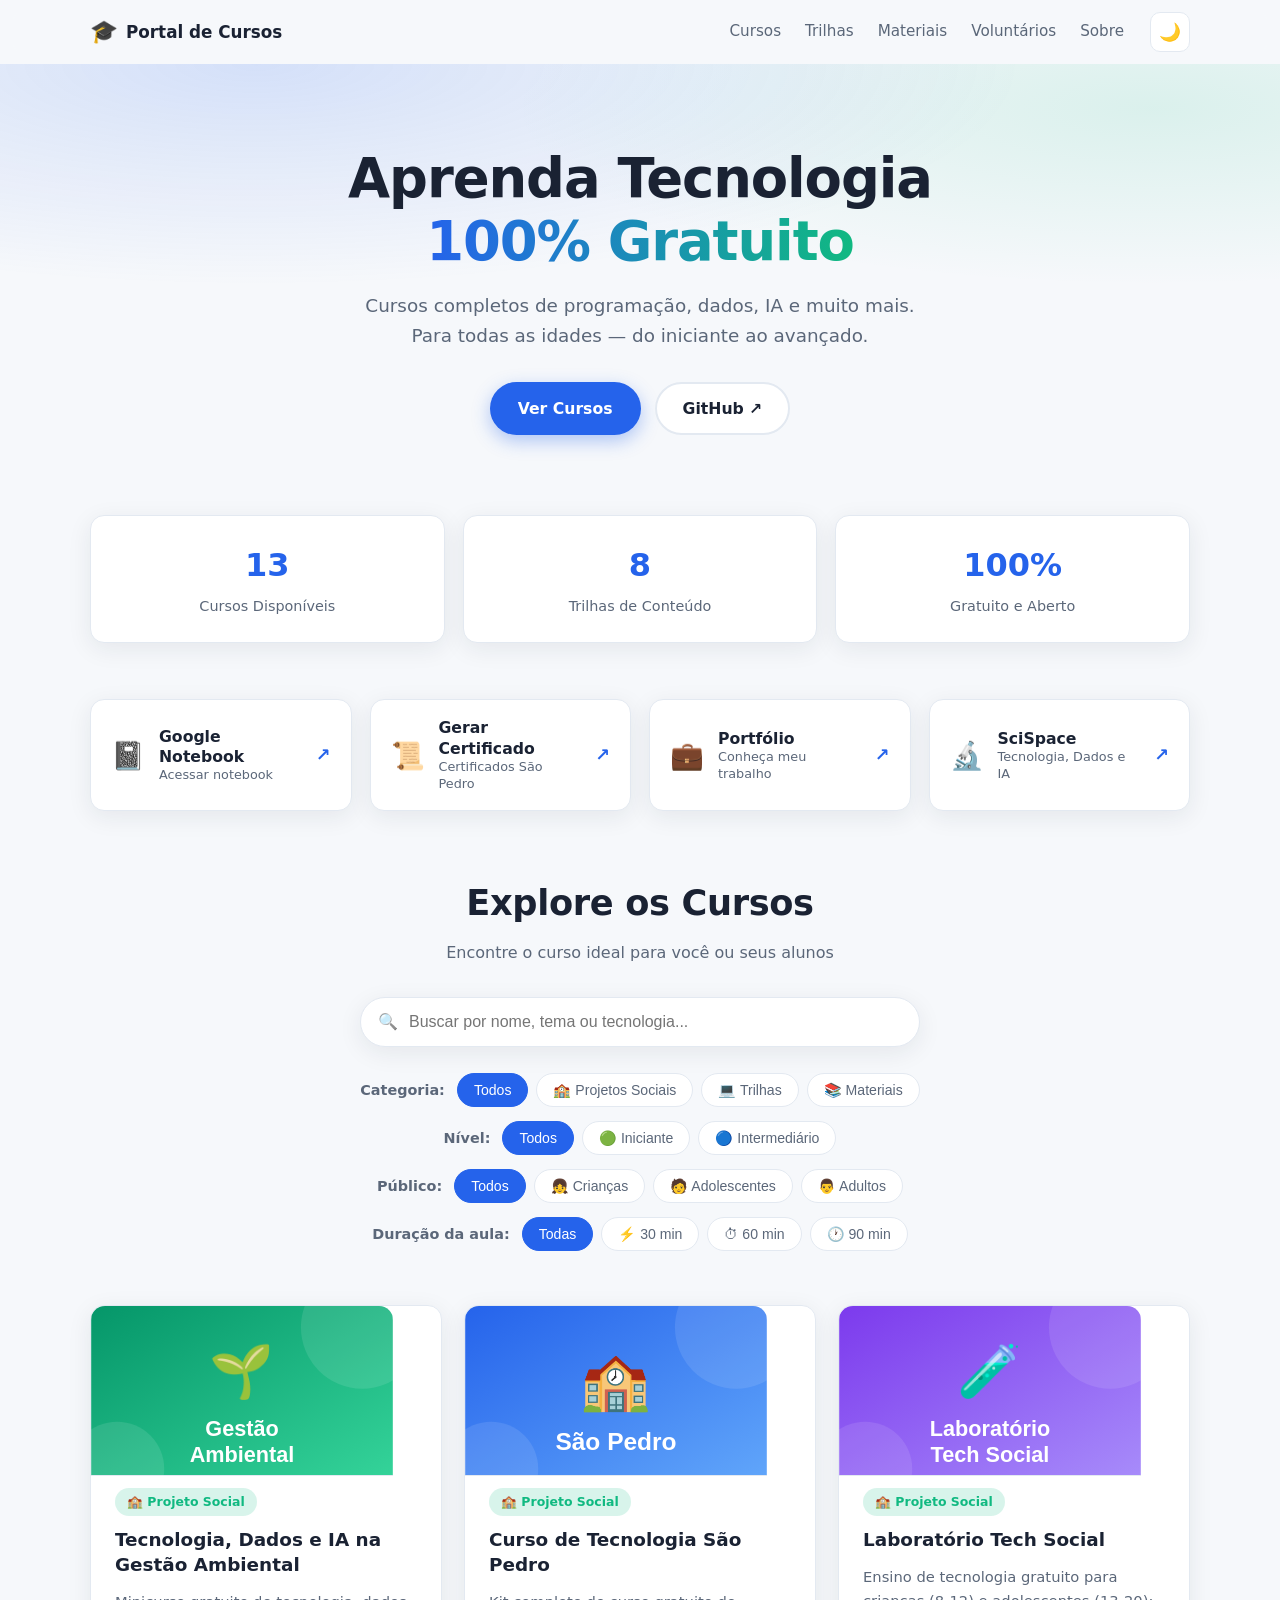
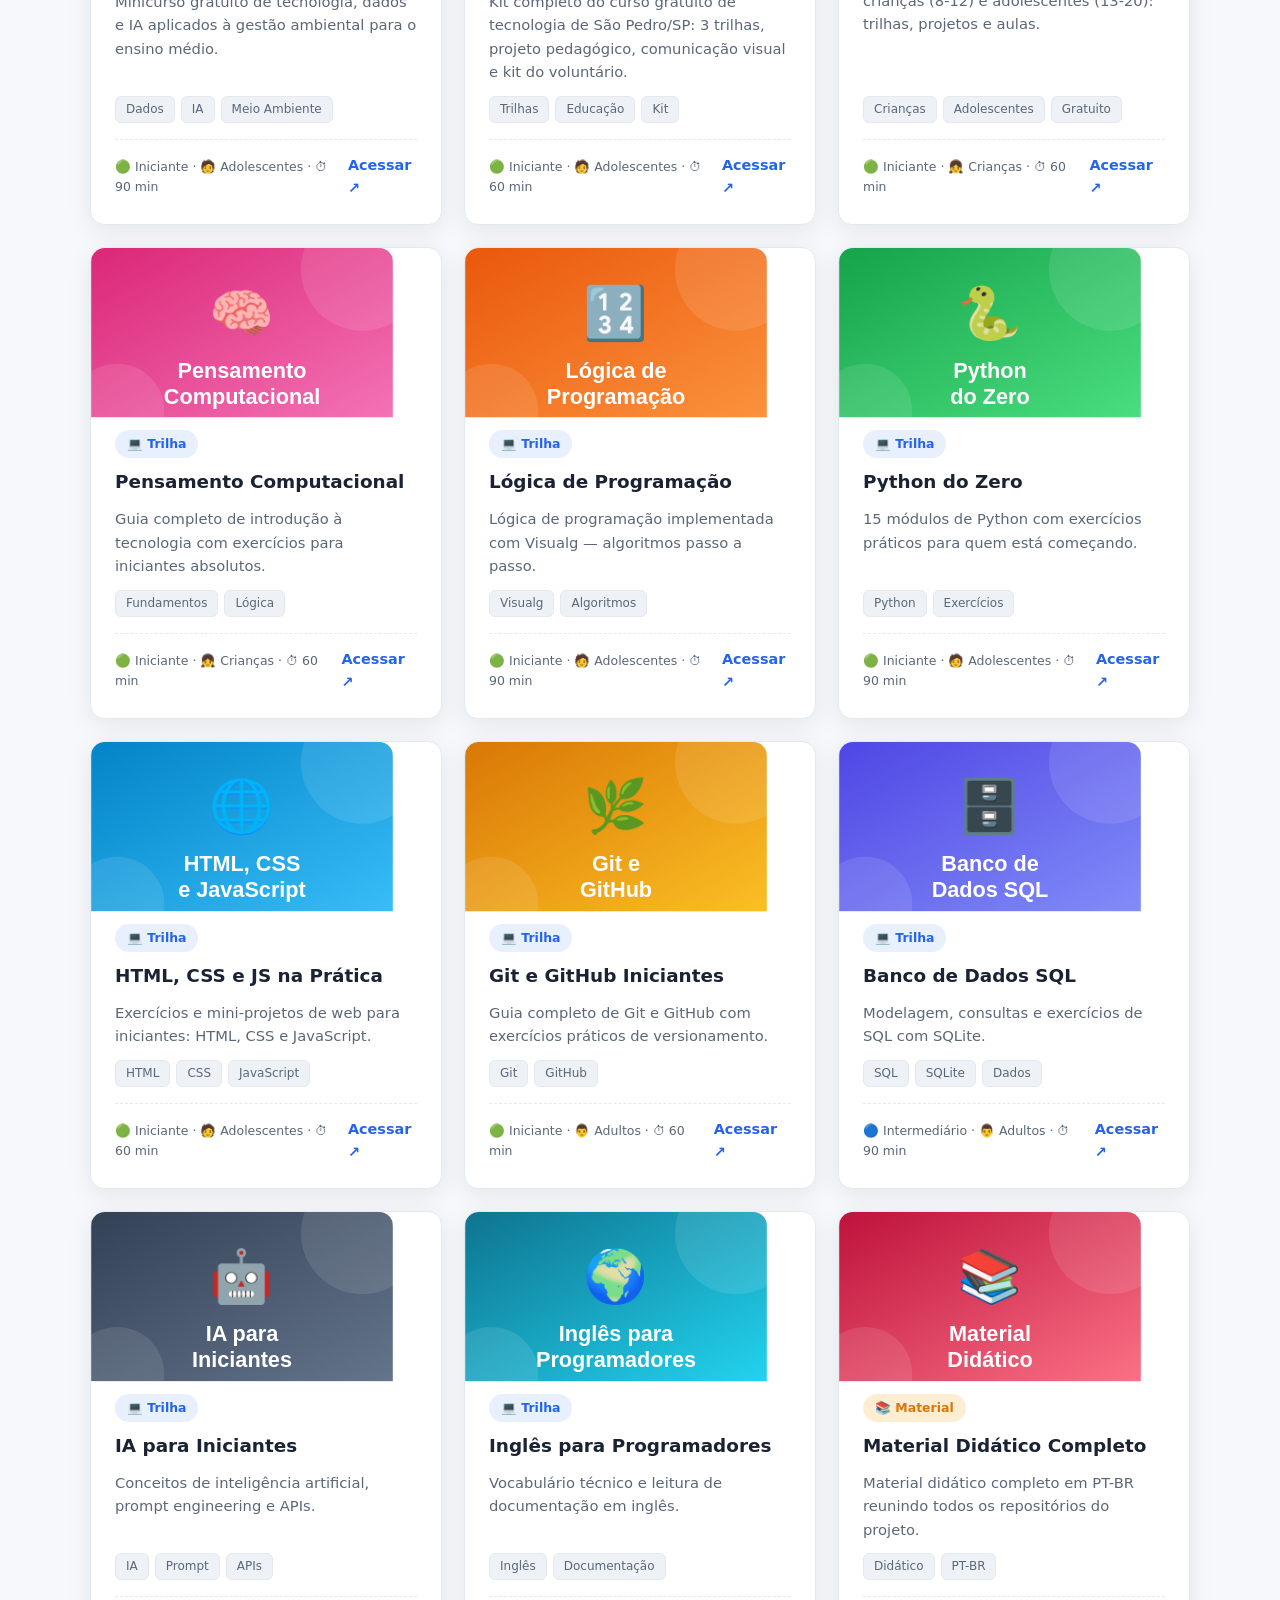
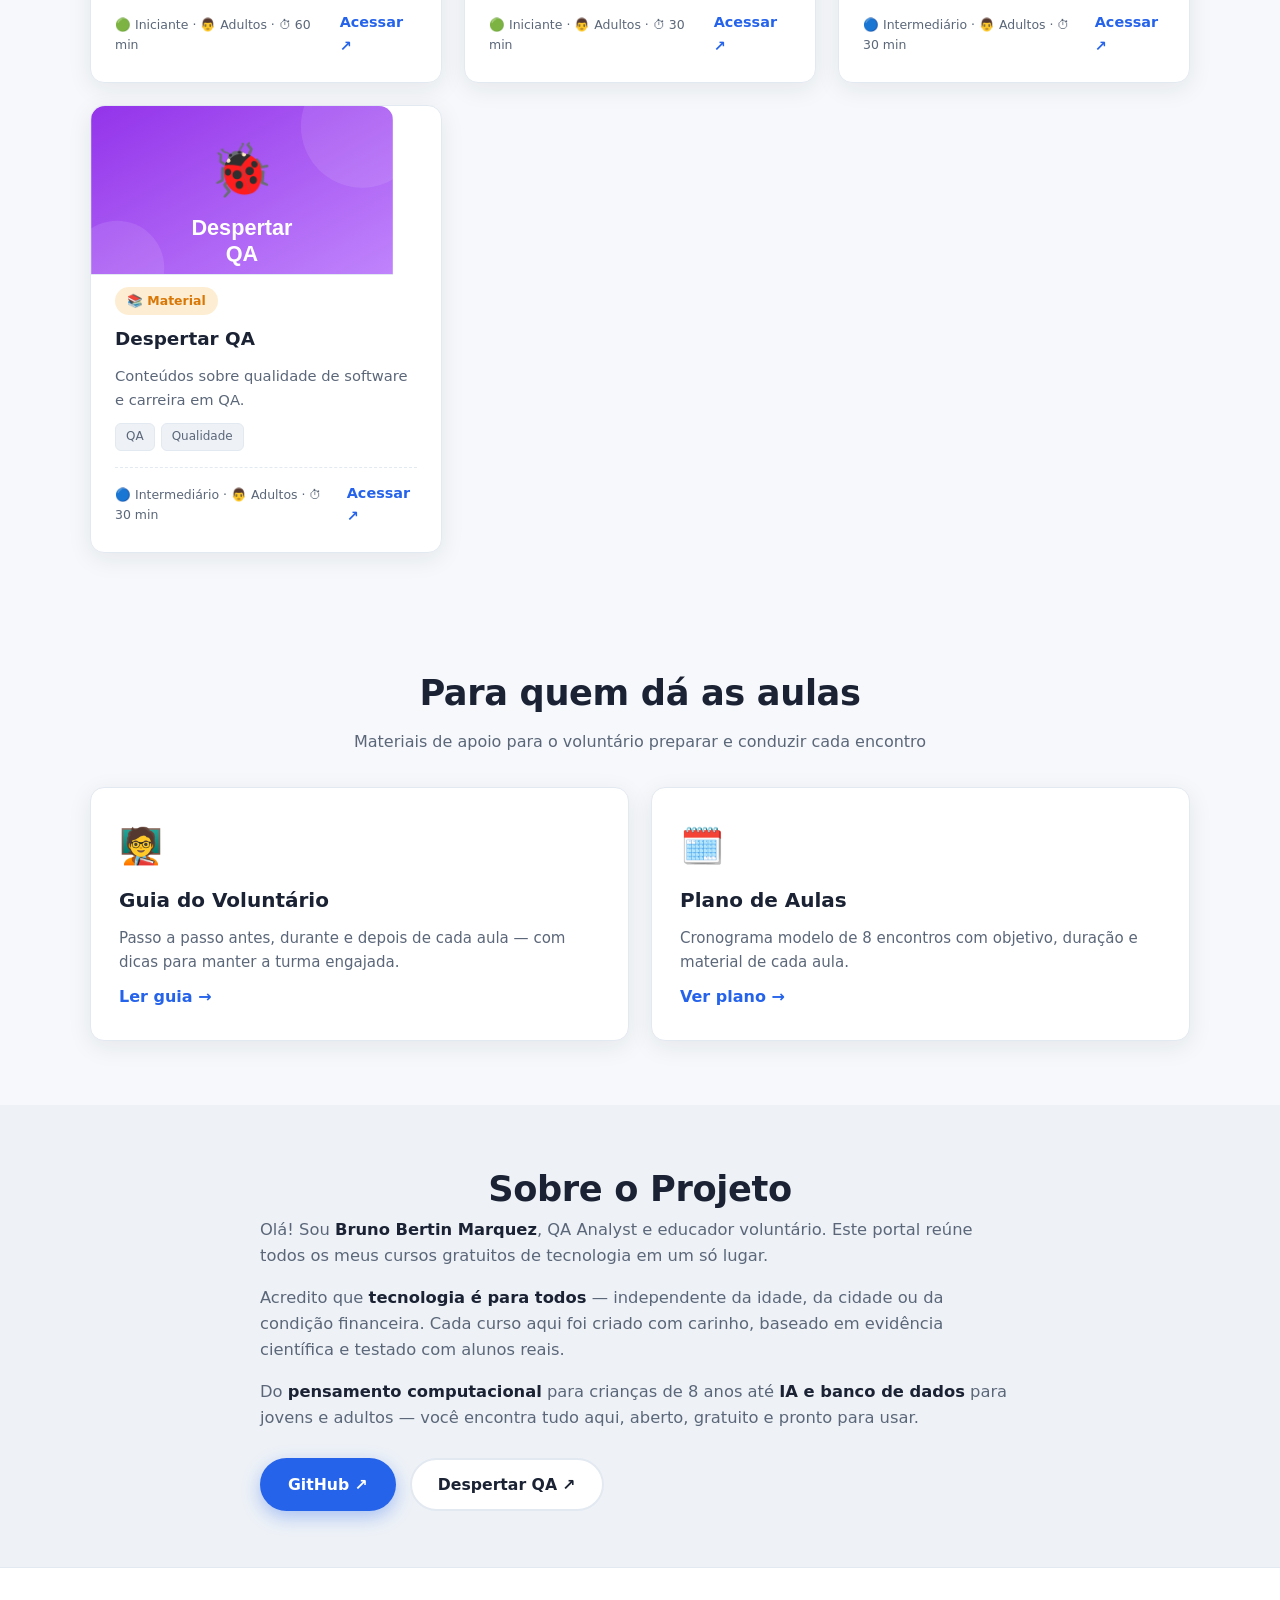
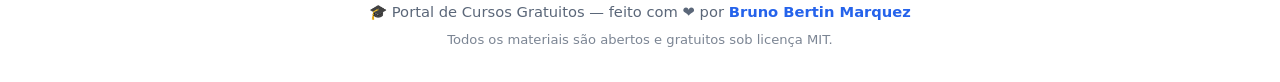
==== commit 0fa575f3: "Botao SciSpace no acesso rapido" ====
--- a/index.html
+++ b/index.html
@@ -104,6 +104,14 @@
           <span class="quick-text">
             <strong>Portfólio</strong>
             <small>Conheça meu trabalho</small>
+          </span>
+          <span class="quick-arrow">↗</span>
+        </a>
+        <a href="https://scispace.com/share/01a1cbdd-6a70-77c1-8538-4d801d754e51" target="_blank" rel="noopener" class="quick-btn">
+          <span class="quick-icon">🔬</span>
+          <span class="quick-text">
+            <strong>SciSpace</strong>
+            <small>Tecnologia, Dados e IA</small>
           </span>
           <span class="quick-arrow">↗</span>
         </a>
--- a/css/style.css
+++ b/css/style.css
@@ -299,7 +299,7 @@
 
 .quick-grid {
   display: grid;
-  grid-template-columns: repeat(3, 1fr);
+  grid-template-columns: repeat(auto-fit, minmax(250px, 1fr));
   gap: 18px;
 }
 
